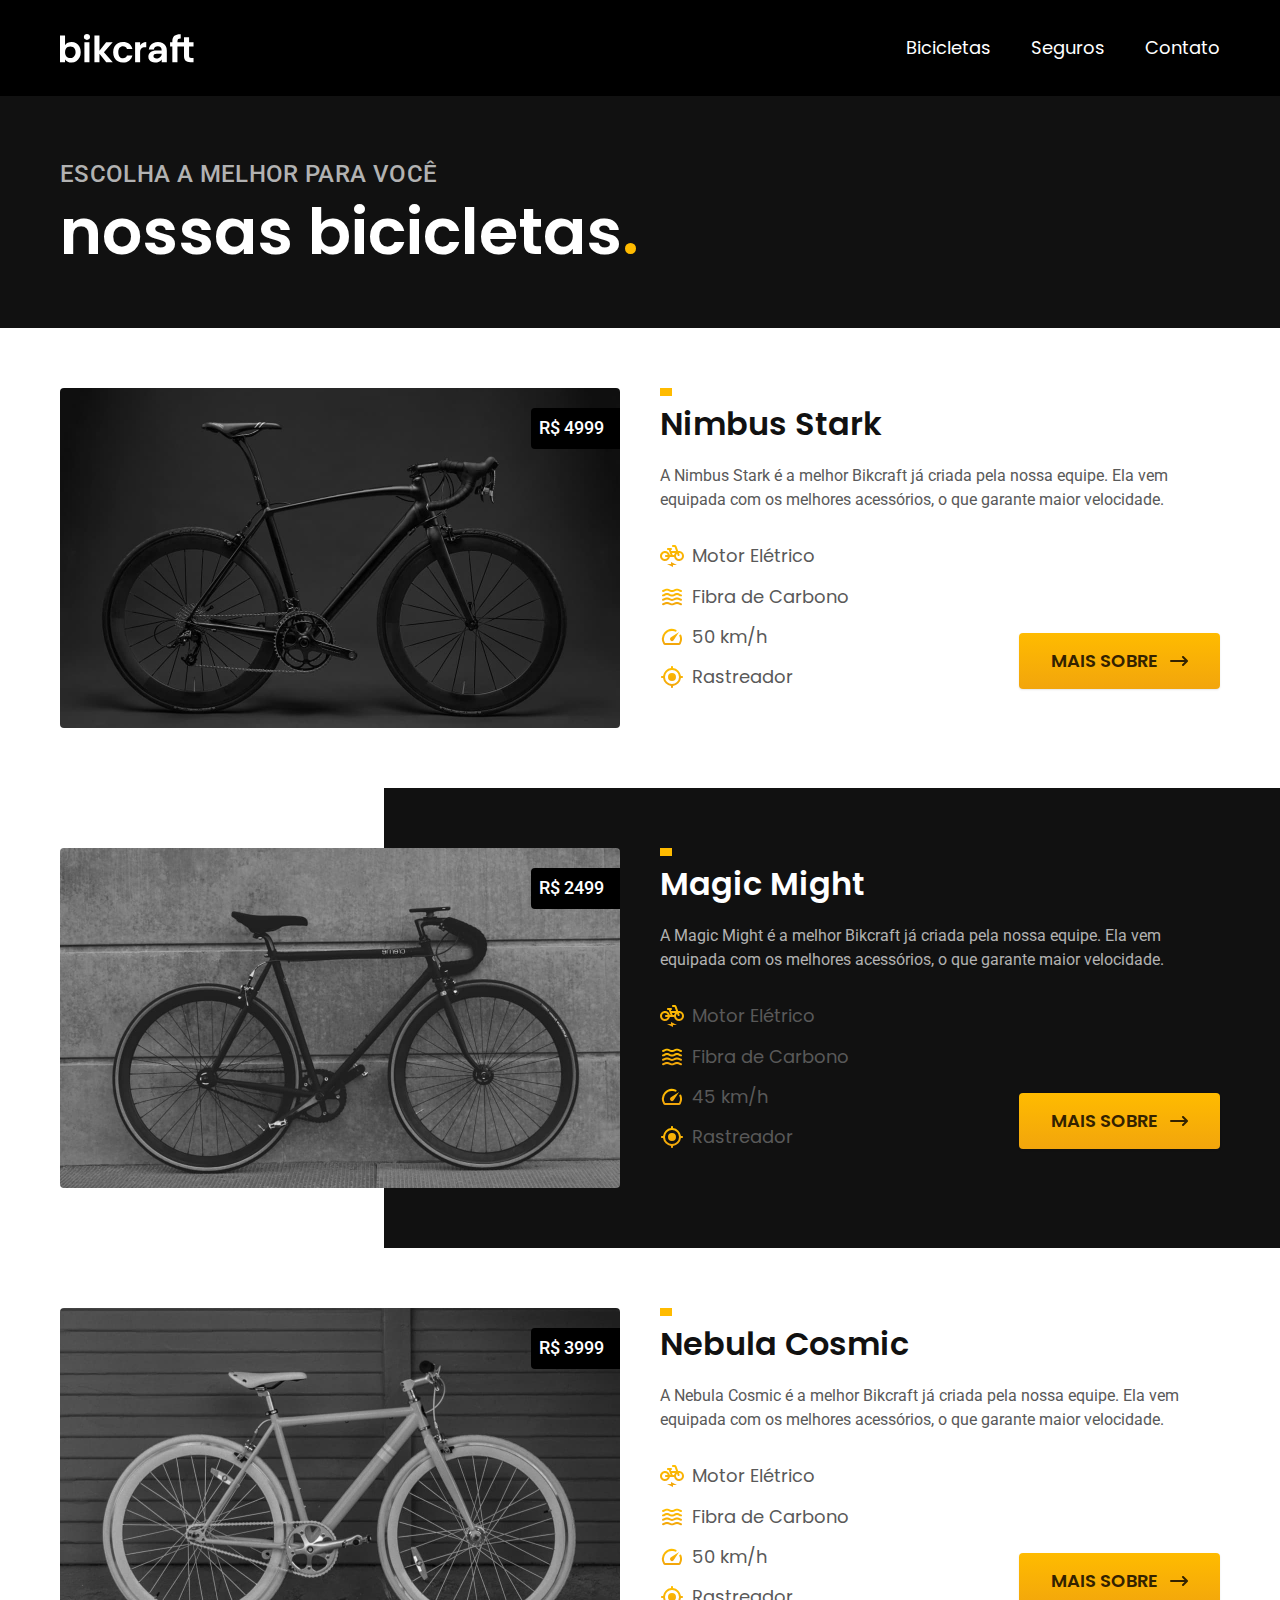
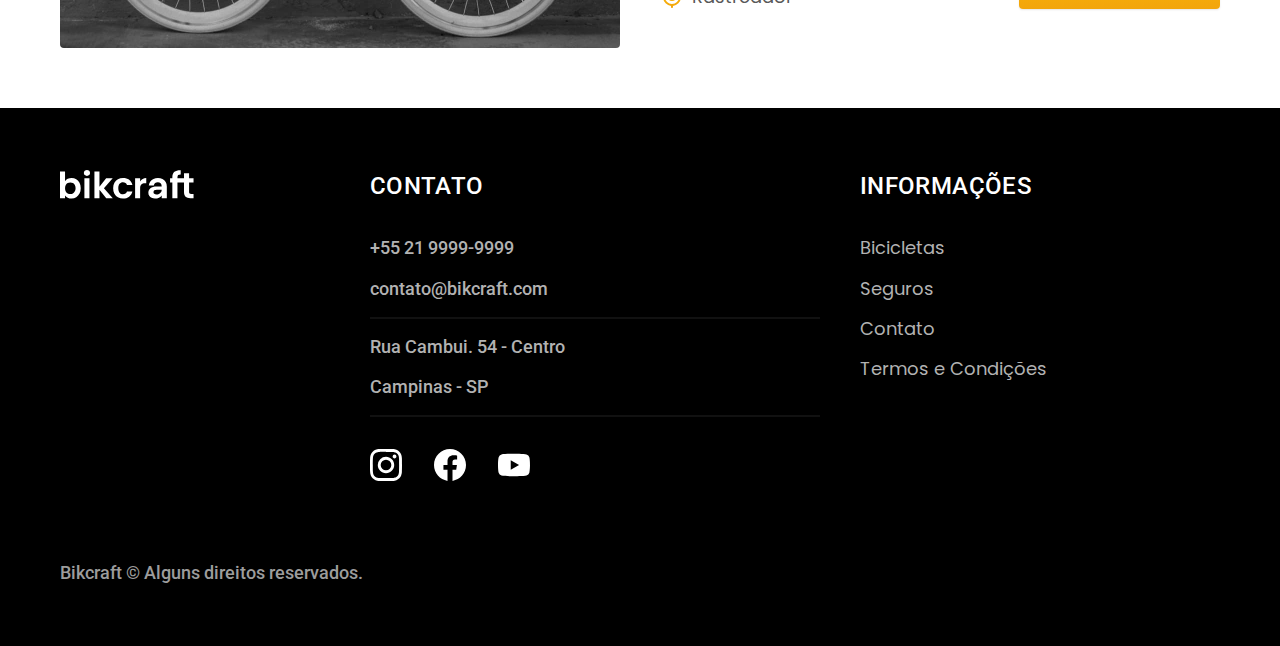
==== bicicletas.html @ 6bbb51eb "att" ====
<!DOCTYPE html>
<html lang="pt-br">

<head>
  <meta charset="UTF-8">
  <meta name="viewport" content="width=device-width, initial-scale=1.0">
  <meta http-equiv="X-UA-Compatible" content="IE=edge">
  <meta name="description" content="Termos e Condições">
  <title>Bicicletas | BikCraft </title>

  <link rel="stylesheet" href="./css/global/header.css">
  <link rel="stylesheet" href="./css/style.css">
  <link rel="stylesheet" href="./bike/bike-lista.css">

  <link rel="preconnect" href="https://fonts.googleapis.com">
  <link rel="preconnect" href="https://fonts.gstatic.com" crossorigin>
  <link href="https://fonts.googleapis.com/css2?family=Merriweather:ital,wght@1,900&family=Poppins:wght@400;600&family=Roboto:ital,wght@0,500;1,400&display=swap" rel="stylesheet">
</head>

<body id="bicicletas">
  <header class="header-bg">
    <!-- HEADER BG - header com back ground estendido de ponta a ponta-->
    <div class="header container">
      <a href="./">
        <img src="./img/bikcraft.svg" alt="BIkcraft">
      </a>
      <nav arial-label="primaria">
        <ul class="header-menu font-1-m cor-0">
          <li><a href="./bicicletas.html">Bicicletas</a></li>
          <li><a href="./seguros.html">Seguros</a></li>
          <li><a href="./contato.html">Contato</a></li>
        </ul>
      </nav>
    </div>
  </header>

  <main>
    <div class="titulo-bg">
      <div class="titulo container">
        <p class="font-2-l-b cor-5">ESCOLHA A MELHOR PARA VOCÊ
        </p>
        <h1 class="font-1-xxl cor-0">
          nossas bicicletas<span class="cor-p1">.</span>
        </h1>
      </div>
    </div>



    <div class="bicicletas container">
      <div class="bicicletas-imagens">
        <img src="./img/bicicletas/nimbus.jpg" alt="">
        <span class="font-2-m cor-0">R$ 4999</span>
      </div>
      <div class="bicicletas-conteudo">
        <h2 class="font-1-xl"> Nimbus Stark</h2>
        <p class="font-2-s cor-8">A Nimbus Stark é a melhor Bikcraft já criada pela nossa equipe. Ela vem equipada com os melhores acessórios, o que garante maior velocidade.</p>
        <ul class="font-1-m cor-8">
          <li>
            <img src="./img/icones/eletrica.svg" alt="">
            Motor Elétrico
          </li>
          <li>
            <img src="./img/icones/carbono.svg" alt="">
            Fibra de Carbono
          </li>
          <li>
            <img src="./img/icones/velocidade.svg" alt="">
            50 km/h
          </li>
          <li>
            <img src="./img/icones/rastreador.svg" alt="">
            Rastreador
          </li>
        </ul>
        <a class="botao seta" href="./bicicletas/nimbus.html">Mais Sobre</a>
      </div>
    </div>


    <div class="bicicletas-bg">
      <div class="bicicletas container">
        <div class="bicicletas-imagens">
          <img src="./img/bicicletas/magic.jpg" alt="">
          <span class="font-2-m cor-0">R$ 2499</span>
        </div>
        <div class="bicicletas-conteudo">
          <h2 class="font-1-xl cor-0"> Magic Might</h2>
          <p class="font-2-s cor-5">A Magic Might é a melhor Bikcraft já criada pela nossa equipe. Ela vem equipada com os melhores acessórios, o que garante maior velocidade.</p>
          <ul class="font-1-m cor5">
            <li>
              <img src="./img/icones/eletrica.svg" alt="">
              Motor Elétrico
            </li>
            <li>
              <img src="./img/icones/carbono.svg" alt="">
              Fibra de Carbono
            </li>
            <li>
              <img src="./img/icones/velocidade.svg" alt="">
              45 km/h
            </li>
            <li>
              <img src="./img/icones/rastreador.svg" alt="">
              Rastreador
            </li>
          </ul>
          <a class="botao seta" href="./bicicletas/magic.html">Mais Sobre</a>
        </div>
      </div>
    </div>


    <div class="bicicletas container">
      <div class="bicicletas-imagens">
        <img src="./img/bicicletas/nebula.jpg" alt="">
        <span class="font-2-m cor-0">R$ 3999</span>
      </div>
      <div class="bicicletas-conteudo">
        <h2 class="font-1-xl"> Nebula Cosmic</h2>
        <p class="font-2-s cor-8">A Nebula Cosmic é a melhor Bikcraft já criada pela nossa equipe. Ela vem equipada com os melhores acessórios, o que garante maior velocidade.</p>
        <ul class="font-1-m cor-8">
          <li>
            <img src="./img/icones/eletrica.svg" alt="">
            Motor Elétrico
          </li>
          <li>
            <img src="./img/icones/carbono.svg" alt="">
            Fibra de Carbono
          </li>
          <li>
            <img src="./img/icones/velocidade.svg" alt="">
            50 km/h
          </li>
          <li>
            <img src="./img/icones/rastreador.svg" alt="">
            Rastreador
          </li>
        </ul>
        <a class="botao seta" href="./bicicletas/nebula.html">Mais Sobre</a>
      </div>
    </div>


  </main>

  <footer class="footer-bg">
    <div class="footer container">
      <img src="./img/bikcraft.svg" alt="Bikcraft">
      <div class="footer-contato">
        <h3 class="font-2-l-b cor-0">Contato</h3>
        <ul class="font-2-m cor-5">
          <li><a href="tel:+552199999999">+55 21 9999-9999</a></li>
          <li><a href="mailto:contato@bikcraft.com">contato@bikcraft.com</a></li>
          <li>Rua Cambui. 54 - Centro</li>
          <li>Campinas - SP</li>
        </ul>
        <div class="footer-redes">
          <a href="./">
            <img src="./img/redes/instagram.svg" alt="Instagram">
          </a>
          <a href="./">
            <img src="./img/redes/facebook.svg" alt="Facebook">
          </a>
          <a href="./">
            <img src="./img/redes/youtube.svg" alt="Youtube">
          </a>
        </div>
      </div>
      <div class="footer-informacoes">
        <h3 class="font-2-l-b cor-0">Informações</h3>
        <nav>
          <ul class="font-1-m cor-5">
            <li><a href="./bicicletas.html">Bicicletas</a></li>
            <li><a href="./seguros.html">Seguros</a></li>
            <li><a href="./contato.html">Contato</a></li>
            <li><a href="./termos.html">Termos e Condições</a></li>
          </ul>
        </nav>
      </div>
      <p class="footer-copy font-2-m cor-6">Bikcraft © Alguns direitos reservados.</p>
    </div>
  </footer>
</body>

</html>
---- css/global/header.css ----
.header-bg {
  background-color: var(--cor-12);
}

.header {
  display: flex;
  flex-wrap: wrap;
  justify-content: space-between;
  align-items: center;
  padding-top: 20px;
  padding-bottom: 20px;
}

.header-menu {
  display: flex;
  flex-wrap: wrap;
  gap: 40px;
}

.header-menu a {
  padding: 16px 0px;
  display: inline-block;
  position: relative;
}

.header-menu a::after {
  content: "";
  display: block;
  height: 2px;
  width: 0%;
  background: var(--cor-0);
  margin-top: 4px;
  transition: 0.3s;
  position: absolute;
}

.header-menu a:hover:after {
  width: 100%;
}

@media (max-width: 800px) {
  .header-menu {
    gap: 20px;
  }
  .header-menu a {
    background: var(--cor-11);
    padding: 12px 16px;
    border-radius: 4px;
  }
  .header-menu a:hover {
    background-color: var(--cor-10);
  }
  .header a:after {
    display: none;
  }
}
@media (max-width: 600px) {
  .header-menu {
    gap: 12px;
  }
  .header-menu a {
    padding: 8px 12px;
    font-size: 14px;
  }
}
---- css/style.css ----
@import "./global/header.css";
@import "./global/footer.css";
@import "./termos/termos.css";

@import "./utilidades/tipografia.css";
@import "./utilidades/cores.css";

@import "./global/global.css";
/* utilidades */
@import "./utilidades/componentes.css";
@import "./utilidades/formulario.css";

/* home */
@import "./home/introducao.css";
@import "./home/tecnologia.css";
@import "./home/parceiros.css";
@import "./home/depoimento.css";
@import "./bike/bike-lista.css";

/* seguros */
@import "./seguros/seguros.css";
@import "./seguros/vantagens.css";
@import "./seguros/perguntas.css";
/* contato */
@import "./contato/contato.css";
@import "./contato/lojas.css";

/* termos */
@import "./termos/termos.css";

/* bicicleta */
@import "./bike/bicicletas.css";

@import "./bicicleta/bicicleta.css";
@import "./bicicleta/seguro.css";
---- bike/bike-lista.css ----
.bicicletas-lista {
  padding-top: 60px;
  padding-bottom: 120px;
}
.bicicletas-lista h2 {
  margin-bottom: 40px;
}

.bicicletas-lista ul {
  display: flex;
  gap: 40px;
  padding: 0 20px 20px 20px;
  max-width: 1400px;
  margin-left: auto;
  margin-right: auto;
  overflow-x: auto;
}

.bicicletas-lista li {
  flex: 1;
  min-width: 280px;
}

.bicicletas-lista a {
  display: block;
}

.bicicletas-lista img {
  margin-bottom: 16px;
}
.bicicletas-lista h3 {
  margin-bottom: 8px;
  display: flex;
  align-items: center;
}

.bicicletas-lista h3::before {
  content: "";
  display: inline-block;
  height: 8px;
  width: 12px;
  margin-right: 8px;
  background-color: var(--cor-p1);
  transition: width 0.2s;
}

.bicicletas-lista a:hover h3::before {
  width: 24px;
}

.bicicletas-lista li span {
  padding-left: 20px;
}

@media (max-width: 800px) {
  .bicicletas-lista {
    padding-bottom: 660px;
  }
  .bicicletas-lista ul {
    padding: 20px;
  }
}
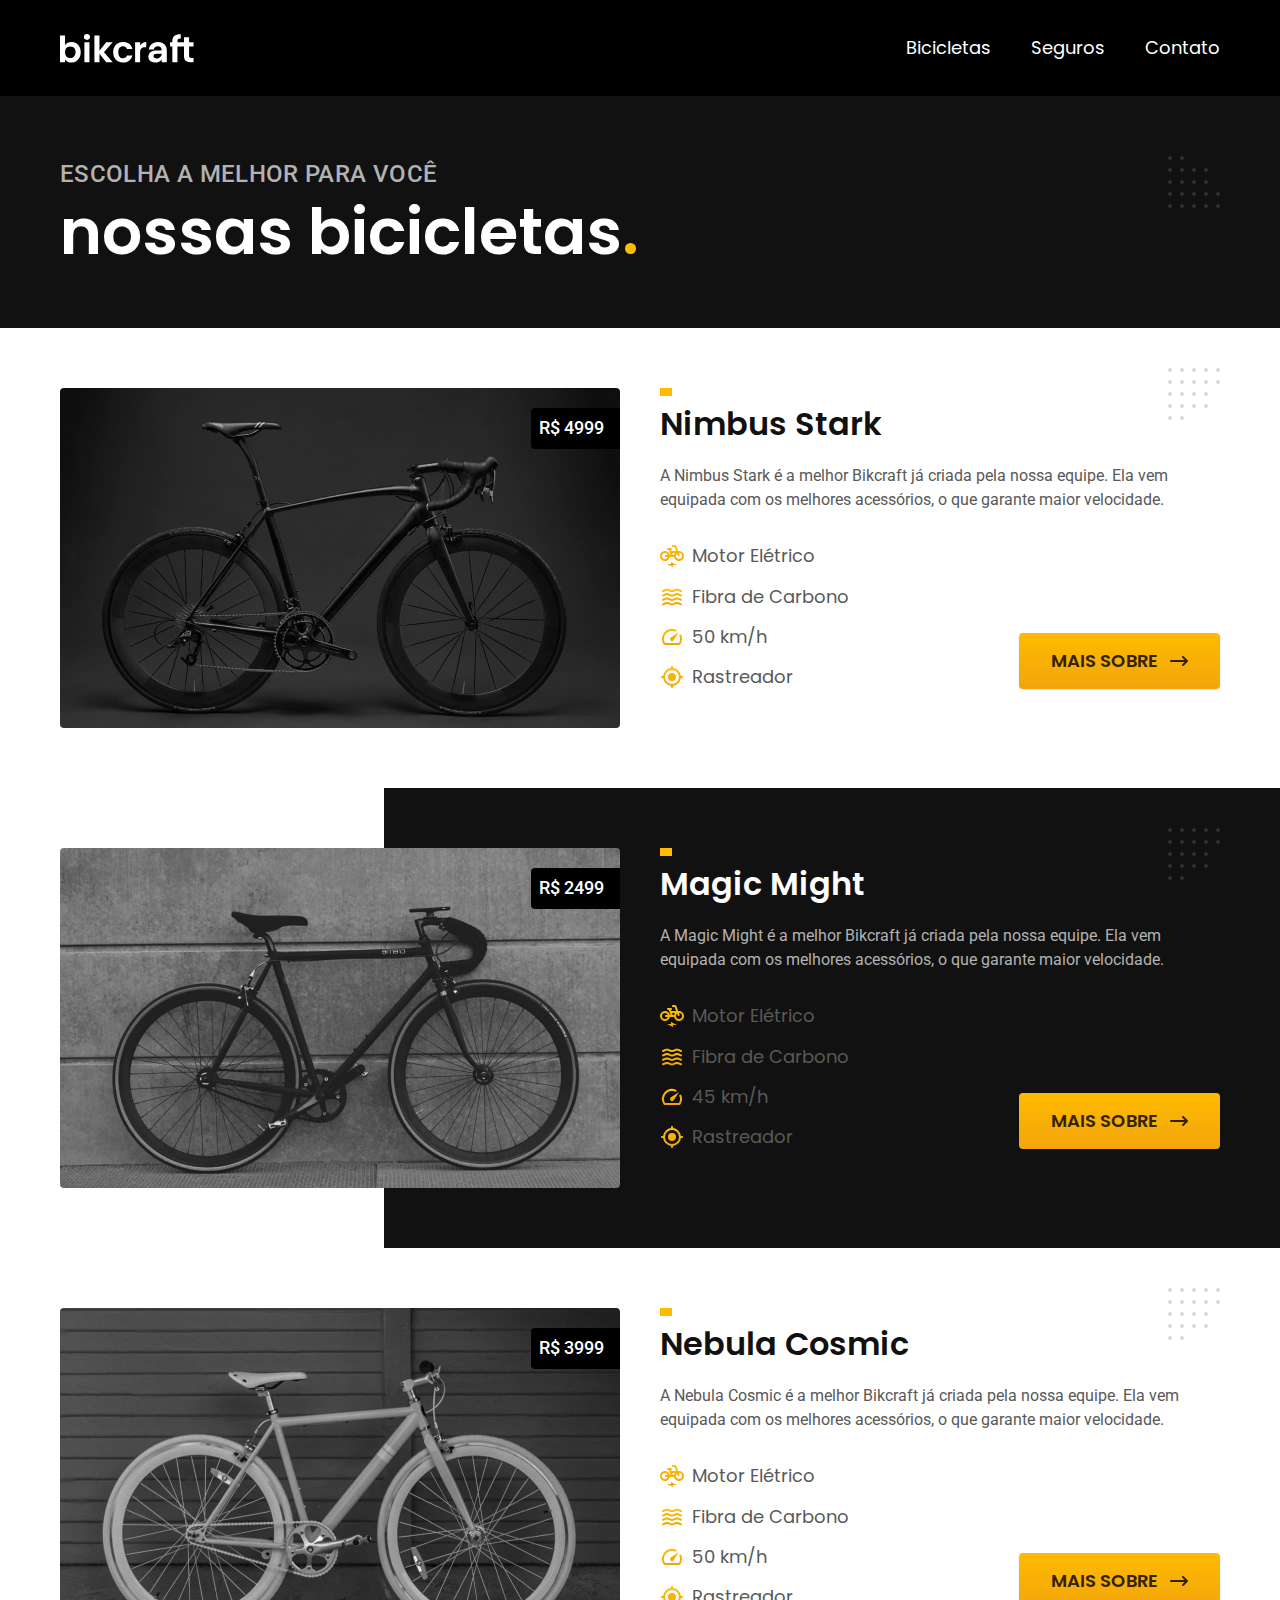
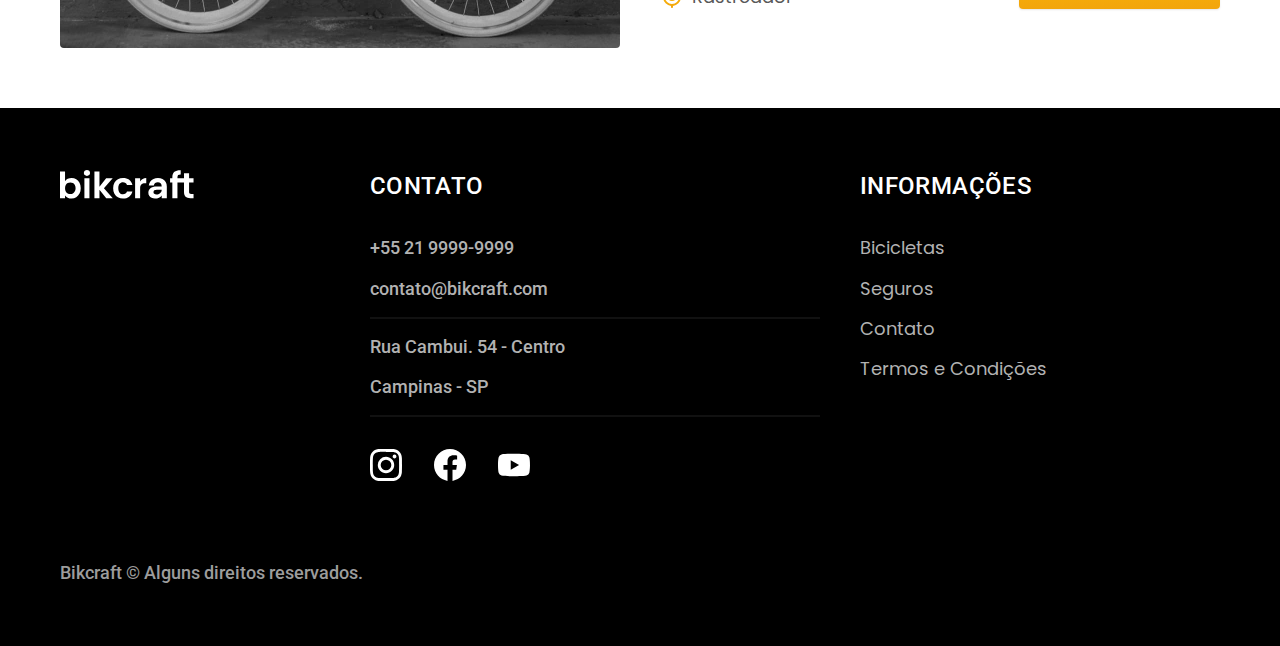
==== commit b7a74f5e: "algumas otimizações" ====
--- a/bicicletas.html
+++ b/bicicletas.html
@@ -9,6 +9,8 @@
   <title>Bicicletas | BikCraft </title>
 
   <link rel="stylesheet" href="./css/global/header.css">
+  <link rel="preload" href="./css/style.css" as="style">
+  <link rel="preload" href="./css/style.css" as="style">
   <link rel="stylesheet" href="./css/style.css">
   <link rel="stylesheet" href="./bike/bike-lista.css">
 
--- a/css/style.css
+++ b/css/style.css
@@ -30,6 +30,8 @@
 
 /* bicicleta */
 @import "./bike/bicicletas.css";
-
 @import "./bicicleta/bicicleta.css";
 @import "./bicicleta/seguro.css";
+
+/* orçamento */
+@import "./orcamento/orcamento.css";
--- a/css/style.css
+++ b/css/style.css
@@ -30,6 +30,8 @@
 
 /* bicicleta */
 @import "./bike/bicicletas.css";
-
 @import "./bicicleta/bicicleta.css";
 @import "./bicicleta/seguro.css";
+
+/* orçamento */
+@import "./orcamento/orcamento.css";
--- a/css/style.css
+++ b/css/style.css
@@ -30,6 +30,8 @@
 
 /* bicicleta */
 @import "./bike/bicicletas.css";
-
 @import "./bicicleta/bicicleta.css";
 @import "./bicicleta/seguro.css";
+
+/* orçamento */
+@import "./orcamento/orcamento.css";
